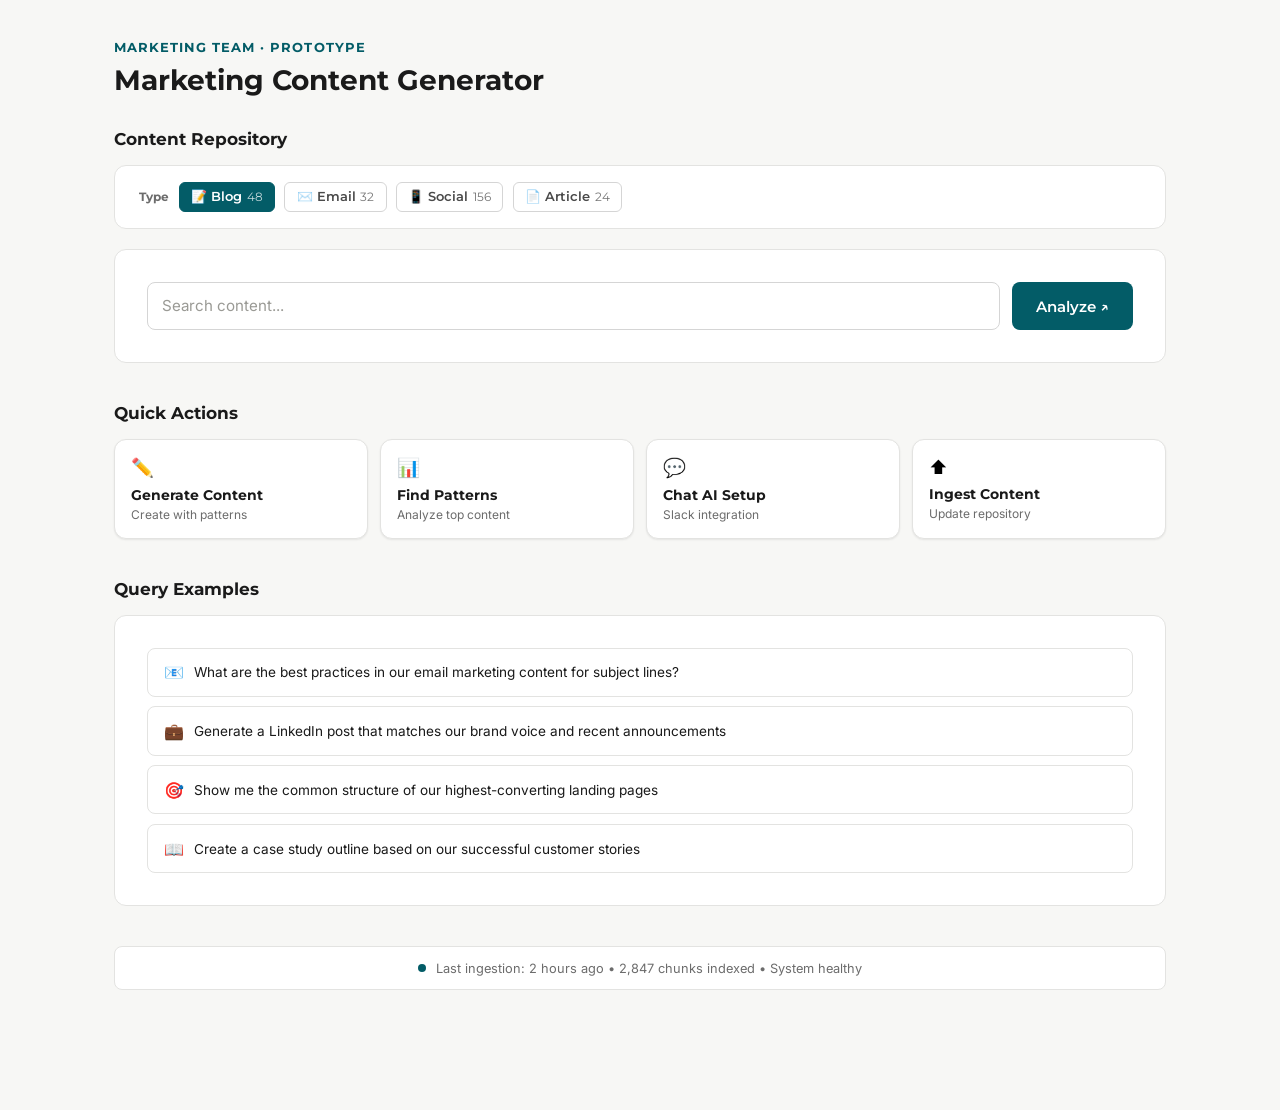
==== index.html @ ace16885 "first upload" ====
<!DOCTYPE html>
<!-- ============================================================
     Marketing Content Generator — Prototype
     v3.0 — Restyled on the UI Shell Style Kit (shell.css)
     Files: index.html + shell.css + styles.css + script.js
     ============================================================ -->
<html lang="en">
<head>
    <meta charset="UTF-8">
    <meta name="viewport" content="width=device-width, initial-scale=1.0">
    <meta name="version" content="3.0">
    <title>Marketing Content Generator</title>
    <link rel="preconnect" href="https://fonts.googleapis.com">
    <link rel="preconnect" href="https://fonts.gstatic.com" crossorigin>
    <link href="https://fonts.googleapis.com/css2?family=Montserrat:wght@400;600;700&family=Inter:wght@400;500;600&display=swap" rel="stylesheet">
    <link rel="stylesheet" href="shell.css">
    <link rel="stylesheet" href="styles.css">
</head>
<body class="shell">
    <div class="shell-page">
        <header>
            <p class="shell-eyebrow">Marketing Team · Prototype</p>
            <h1 class="shell-title">Marketing Content Generator</h1>
        </header>

        <!-- Metrics Section (hidden for now — remove style attribute to restore) -->
        <section class="section" id="metrics-section" style="display: none;">
            <div class="metrics-grid">
                <div class="metric-card">
                    <div class="metric-label">Content Chunks</div>
                    <div class="metric-value" id="content-chunks">0</div>
                </div>
                <div class="metric-card">
                    <div class="metric-label">Queries/Day</div>
                    <div class="metric-value">147</div>
                </div>
                <div class="metric-card">
                    <div class="metric-label">Avg Response</div>
                    <div class="metric-value">1.2s</div>
                </div>
                <div class="metric-card">
                    <div class="metric-label">Accuracy</div>
                    <div class="metric-value">88%</div>
                </div>
            </div>
        </section>

        <!-- Content Repository Section -->
        <section class="section">
            <h2>Content Repository</h2>
            <div class="shell-toolbar">
                <div class="shell-toolbar__group">
                    <span class="shell-toolbar__label">Type</span>
                    <button type="button" class="shell-toolbar__pill is-active" onclick="toggleBadge(this)">📝 Blog<span class="type-count">48</span></button>
                    <button type="button" class="shell-toolbar__pill" onclick="toggleBadge(this)">✉️ Email<span class="type-count">32</span></button>
                    <button type="button" class="shell-toolbar__pill" onclick="toggleBadge(this)">📱 Social<span class="type-count">156</span></button>
                    <button type="button" class="shell-toolbar__pill" onclick="toggleBadge(this)">📄 Article<span class="type-count">24</span></button>
                </div>
            </div>
            <div class="shell-card">
                <div class="search-bar" style="margin-bottom: 0;">
                    <input type="search" class="shell-input" id="search-input" placeholder="Search content...">
                    <button class="shell-btn-primary" onclick="analyzeContent()">Analyze ↗</button>
                </div>
            </div>
        </section>

        <!-- Quick Actions Section -->
        <section class="section">
            <h2>Quick Actions</h2>
            <div class="quick-actions">
                <button class="action-button" onclick="performAction('generate')">
                    <span class="action-button-icon">✏️</span>
                    <span class="action-button-title">Generate Content</span>
                    <span class="action-button-desc">Create with patterns</span>
                </button>
                <button class="action-button" onclick="performAction('patterns')">
                    <span class="action-button-icon">📊</span>
                    <span class="action-button-title">Find Patterns</span>
                    <span class="action-button-desc">Analyze top content</span>
                </button>
                <button class="action-button" onclick="performAction('slack')">
                    <span class="action-button-icon">💬</span>
                    <span class="action-button-title">Chat AI Setup</span>
                    <span class="action-button-desc">Slack integration</span>
                </button>
                <button class="action-button" id="ingest-btn" onclick="performAction('ingest')">
                    <span class="action-button-icon">⬆️</span>
                    <span class="action-button-title">Ingest Content</span>
                    <span class="action-button-desc">Update repository</span>
                </button>
            </div>
        </section>

        <!-- Query Examples Section -->
        <section class="section">
            <h2>Query Examples</h2>
            <div class="shell-card">
                <div class="queries-list">
                    <div class="query-item" onclick="executeQuery('What are the best practices in our email marketing content for subject lines?')">
                        <span class="query-icon">📧</span>
                        <span>What are the best practices in our email marketing content for subject lines?</span>
                    </div>
                    <div class="query-item" onclick="executeQuery('Generate a LinkedIn post that matches our brand voice and recent announcements')">
                        <span class="query-icon">💼</span>
                        <span>Generate a LinkedIn post that matches our brand voice and recent announcements</span>
                    </div>
                    <div class="query-item" onclick="executeQuery('Show me the common structure of our highest-converting landing pages')">
                        <span class="query-icon">🎯</span>
                        <span>Show me the common structure of our highest-converting landing pages</span>
                    </div>
                    <div class="query-item" onclick="executeQuery('Create a case study outline based on our successful customer stories')">
                        <span class="query-icon">📖</span>
                        <span>Create a case study outline based on our successful customer stories</span>
                    </div>
                </div>
            </div>
        </section>

        <!-- Status Bar -->
        <section class="section">
            <div class="status-bar">
                <span class="status-dot" id="status-dot"></span>
                <span>Last ingestion: 2 hours ago • 2,847 chunks indexed • System healthy</span>
            </div>
        </section>
    </div>

    <!-- Generate Content Modal (Scenario A) -->
    <div class="modal-backdrop" id="gen-modal">
        <div class="modal">
            <div class="modal-header">
                <h2>✏️ Generate Content</h2>
                <button class="modal-close" onclick="closeGenModal()" aria-label="Close">✕</button>
            </div>

            <div class="shell-steps">
                <button type="button" class="shell-steps__item is-active" id="gen-step-ind-1" onclick="genStepClick(1)"><span class="shell-steps__num">1</span> Brief</button>
                <button type="button" class="shell-steps__item" id="gen-step-ind-2"><span class="shell-steps__num">2</span> Generating</button>
                <button type="button" class="shell-steps__item" id="gen-step-ind-3"><span class="shell-steps__num">3</span> Result</button>
            </div>

            <!-- Step 1: Setup form -->
            <div id="gen-step-form">
                <div class="modal-step-label">Content type</div>
                <div class="type-select-grid" id="gen-type-grid">
                    <button type="button" class="type-option selected" data-type="blog" onclick="selectGenType(this)">📝 Blog</button>
                    <button type="button" class="type-option" data-type="email" onclick="selectGenType(this)">✉️ Email</button>
                    <button type="button" class="type-option" data-type="social" onclick="selectGenType(this)">📱 Social</button>
                    <button type="button" class="type-option" data-type="article" onclick="selectGenType(this)">📄 Article</button>
                </div>

                <div class="field-group">
                    <div class="modal-step-label">Brief</div>
                    <label class="field-label" for="gen-brief">What should this content be about?</label>
                    <textarea class="shell-textarea" id="gen-brief" rows="3" placeholder="e.g. Announce extended telehealth hours to existing patients, emphasizing weekend availability..."></textarea>
                    <div class="example-chips-label">Try an example:</div>
                    <div class="example-chips" id="gen-examples"></div>
                </div>

                <div class="field-group">
                    <div class="modal-step-label">Options</div>
                    <div class="options-row">
                        <div>
                            <label class="field-label" for="gen-tone">Tone</label>
                            <select class="field-select" id="gen-tone">
                                <option>Brand default</option>
                                <option>Direct &amp; evidence-first</option>
                                <option>Warm &amp; conversational</option>
                                <option>Authoritative</option>
                            </select>
                        </div>
                        <div>
                            <label class="field-label" for="gen-length">Length</label>
                            <select class="field-select" id="gen-length">
                                <option>Standard</option>
                                <option>Short</option>
                                <option>Long-form</option>
                            </select>
                        </div>
                        <div>
                            <label class="field-label" for="gen-audience">Audience</label>
                            <select class="field-select" id="gen-audience">
                                <option>Existing customers</option>
                                <option>Prospects</option>
                                <option>Decision makers</option>
                                <option>Practitioners</option>
                            </select>
                        </div>
                    </div>
                </div>

                <div class="modal-footer">
                    <button class="shell-btn-outline" onclick="closeGenModal()">Cancel</button>
                    <button class="shell-btn-primary" onclick="startGeneration()">Generate ✨</button>
                </div>
            </div>

            <!-- Step 2: Loading -->
            <div id="gen-step-loading" style="display: none;">
                <div class="gen-loading">
                    <div class="spinner"></div>
                    <div class="gen-loading-step" id="load-step-1">Embedding your brief…</div>
                    <div class="gen-loading-step" id="load-step-2">Retrieving relevant chunks from repository…</div>
                    <div class="gen-loading-step" id="load-step-3">Generating with brand-voice context…</div>
                </div>
            </div>

            <!-- Step 3: Result -->
            <div id="gen-step-result" style="display: none;">
                <div class="modal-step-label" id="result-meta"></div>
                <div class="result-output" id="result-text"></div>

                <div class="result-actions">
                    <button class="shell-btn-outline btn-compact" onclick="copyResult()">📋 Copy</button>
                    <button class="shell-btn-outline btn-compact" onclick="regenerate()">↻ Regenerate</button>
                    <button class="shell-btn-outline btn-compact" onclick="backToForm()">✎ Edit brief</button>
                </div>

                <button class="sources-toggle" id="sources-toggle" onclick="toggleSources()">▸ View retrieved source chunks (3)</button>
                <div id="sources-list" style="display: none;"></div>

                <div class="rating-row">
                    <span>Was this output useful?</span>
                    <button class="rate-btn" id="rate-up" onclick="rateResult('up')">👍</button>
                    <button class="rate-btn" id="rate-down" onclick="rateResult('down')">👎</button>
                    <span id="rate-thanks" style="display: none; color: var(--shell-accent);">Feedback logged ✓</span>
                </div>
            </div>
        </div>
    </div>

    <!-- Find Patterns Modal (Scenario B) -->
    <div class="modal-backdrop" id="pat-modal">
        <div class="modal">
            <div class="modal-header">
                <h2>📊 Find Patterns</h2>
                <button class="modal-close" onclick="closePatModal()" aria-label="Close">✕</button>
            </div>

            <!-- Step 1: pick type -->
            <div id="pat-step-type">
                <div class="modal-step-label">Choose a content type to analyze</div>
                <div class="type-select-grid">
                    <button type="button" class="type-option" onclick="analyzePatterns('blog')">📝 Blog<span class="type-sub">48 items</span></button>
                    <button type="button" class="type-option" onclick="analyzePatterns('email')">✉️ Email<span class="type-sub">32 items</span></button>
                    <button type="button" class="type-option" onclick="analyzePatterns('social')">📱 Social<span class="type-sub">156 items</span></button>
                    <button type="button" class="type-option" onclick="analyzePatterns('article')">📄 Article<span class="type-sub">24 items</span></button>
                </div>
            </div>

            <!-- Step 2: loading -->
            <div id="pat-step-loading" style="display: none;">
                <div class="gen-loading">
                    <div class="spinner"></div>
                    <div class="gen-loading-step active" id="pat-load-msg">Analyzing content performance…</div>
                </div>
            </div>

            <!-- Step 3: results -->
            <div id="pat-step-results" style="display: none;">
                <div class="modal-step-label" id="pat-results-meta"></div>
                <div id="pat-results-list"></div>
                <div class="modal-footer">
                    <button class="shell-btn-text" onclick="showPatStep('type')">← Analyze another type</button>
                </div>
            </div>
        </div>
    </div>

    <!-- Ingest Content Modal (Scenario C) -->
    <div class="modal-backdrop" id="ing-modal">
        <div class="modal">
            <div class="modal-header">
                <h2>⬆️ Ingest Content</h2>
                <button class="modal-close" onclick="closeIngModal()" aria-label="Close">✕</button>
            </div>

            <!-- Step 1: pick source -->
            <div id="ing-step-source">
                <div class="modal-step-label">Choose a content source</div>
                <div class="source-grid">
                    <div class="source-option" onclick="startIngestion('drive')">
                        <span class="source-option-icon">📁</span>
                        <span class="source-option-name">Google Drive</span>
                        <div class="source-option-desc">Sync marketing folder</div>
                    </div>
                    <div class="source-option" onclick="startIngestion('upload')">
                        <span class="source-option-icon">📤</span>
                        <span class="source-option-name">Upload files</span>
                        <div class="source-option-desc">PDF, DOCX, MD</div>
                    </div>
                    <div class="source-option" onclick="startIngestion('url')">
                        <span class="source-option-icon">🔗</span>
                        <span class="source-option-name">From URL</span>
                        <div class="source-option-desc">Blog or page scrape</div>
                    </div>
                </div>
            </div>

            <!-- Step 2: progress -->
            <div id="ing-step-progress" style="display: none;">
                <div class="modal-step-label" id="ing-progress-label">Ingesting from Google Drive</div>
                <div class="progress-track"><div class="progress-fill" id="ing-progress-fill"></div></div>
                <div class="progress-status">
                    <span id="ing-progress-text">Starting…</span>
                    <span id="ing-progress-pct">0%</span>
                </div>
                <div class="doc-list" id="ing-doc-list"></div>
            </div>

            <!-- Step 3: summary -->
            <div id="ing-step-summary" style="display: none;">
                <div class="modal-step-label">Ingestion complete</div>
                <div class="summary-grid">
                    <div class="summary-cell">
                        <div class="summary-num good" id="sum-docs">0</div>
                        <div class="summary-cell-label">Docs processed</div>
                    </div>
                    <div class="summary-cell">
                        <div class="summary-num" id="sum-chunks">0</div>
                        <div class="summary-cell-label">Chunks added</div>
                    </div>
                    <div class="summary-cell">
                        <div class="summary-num bad" id="sum-failed">0</div>
                        <div class="summary-cell-label">Failed</div>
                    </div>
                </div>

                <div class="stale-panel" id="stale-panel">
                    <div class="stale-panel-title">⚠️ Stale content detected</div>
                    <div id="stale-list"></div>
                </div>

                <div class="modal-footer">
                    <button class="shell-btn-text" onclick="showIngStep('source')">← Ingest another source</button>
                    <button class="shell-btn-primary" onclick="closeIngModal()">Done</button>
                </div>
            </div>
        </div>
    </div>

    <script src="script.js"></script>
</body>
</html>
---- shell.css ----
/* ============================================================
   UI Shell Style Kit
   Extracted from Draft Room v1.3. This is the app-chrome visual
   language — page background, typography, cards, toolbar pills,
   buttons, step indicator — independent of any specific product's
   design tokens. Drop this in alongside your own content/component
   styles; nothing here assumes a particular brand.
   ============================================================ */

/* ---- Fonts (Google Fonts) ----
   Add to <head>:
   <link rel="preconnect" href="https://fonts.googleapis.com">
   <link rel="preconnect" href="https://fonts.gstatic.com" crossorigin>
   <link href="https://fonts.googleapis.com/css2?family=Montserrat:wght@400;600;700&family=Inter:wght@400;500;600&display=swap" rel="stylesheet">
*/

/* ---- Design tokens ----
   Everything below reads from these. Change values here to retheme. */
:root {
  --shell-font-heading: 'Montserrat', sans-serif;
  --shell-font-body: 'Inter', sans-serif;

  --shell-bg: #F7F7F5;           /* page background, off-white */
  --shell-surface: #ffffff;      /* card / container background */
  --shell-border: #E3E3E1;       /* card and input borders */
  --shell-border-strong: #D5D5D5;/* input borders, slightly darker */

  --shell-ink: #1a1a1a;          /* primary text */
  --shell-ink-subtle: #6C6C6C;   /* secondary text, hints */
  --shell-ink-faint: #9a9a95;    /* placeholders, disabled */

  --shell-accent: #035C67;       /* primary teal — buttons, links, active states */
  --shell-accent-hover: #024A52;
  --shell-accent-wash: #EAF4F6;  /* light tint for hover/active backgrounds */
  --shell-accent-wash-strong: #DCEDEF;

  --shell-radius-sm: 6px;
  --shell-radius-md: 8px;
  --shell-radius-lg: 12px;

  --shell-shadow-card: 0 1px 2px rgba(0,0,0,0.08);
  --shell-shadow-sidesheet: -8px 0 24px rgba(0,0,0,0.12);
}

/* ---- Page shell ---- */
body.shell {
  margin: 0;
  font-family: var(--shell-font-body);
  color: var(--shell-ink);
  background: var(--shell-bg);
}

.shell-page {
  max-width: 1100px;
  margin: 0 auto;
  padding: 2.5rem 1.5rem 5rem;
}

/* ---- Heading block (eyebrow + title) ---- */
.shell-eyebrow {
  font-family: var(--shell-font-heading);
  font-size: 0.8rem;
  font-weight: 700;
  letter-spacing: 0.08em;
  text-transform: uppercase;
  color: var(--shell-accent);
  margin: 0 0 0.5rem;
}
.shell-title {
  font-family: var(--shell-font-heading);
  font-size: 1.75rem;
  font-weight: 700;
  margin: 0 0 2rem;
  color: var(--shell-ink);
}

/* ---- Card container ----
   The base "white box" used everywhere: forms, panels, previews. */
.shell-card {
  background: var(--shell-surface);
  border: 1px solid var(--shell-border);
  border-radius: var(--shell-radius-lg);
  padding: 2rem;
}

/* ---- Toolbar ----
   A horizontal bar of pill-button groups — e.g. breakpoint /
   brand-mode switchers, filter controls, view toggles. */
.shell-toolbar {
  display: flex;
  align-items: center;
  gap: 1.5rem;
  flex-wrap: wrap;
  padding: 1rem 1.5rem;
  background: var(--shell-surface);
  border: 1px solid var(--shell-border);
  border-radius: var(--shell-radius-lg);
  margin-bottom: 1.25rem;
}
.shell-toolbar__group { display: flex; align-items: center; gap: 0.6rem; flex-wrap: wrap; }
.shell-toolbar__label {
  font-family: var(--shell-font-heading);
  font-weight: 700;
  font-size: 0.78rem;
  color: var(--shell-ink-subtle);
}
.shell-toolbar__pill {
  font-family: var(--shell-font-heading);
  font-size: 0.8rem;
  font-weight: 600;
  padding: 0.4rem 0.7rem;
  border-radius: var(--shell-radius-sm);
  border: 1px solid var(--shell-border-strong);
  background: var(--shell-surface);
  color: #4a4a4a;
  cursor: pointer;
}
.shell-toolbar__pill.is-active { background: var(--shell-accent); color: #fff; border-color: var(--shell-accent); }
.shell-toolbar__pill:hover:not(.is-active) { background: #F2F2F0; }
.shell-toolbar__spacer { flex: 1; }

/* ---- Step indicator ----
   A row of numbered pills showing progress through a flow. */
.shell-steps {
  display: flex;
  gap: 0.5rem;
  margin-bottom: 2.5rem;
  font-family: var(--shell-font-heading);
  font-size: 0.8rem;
  font-weight: 600;
}
.shell-steps__item {
  flex: 1;
  padding: 0.6rem 0.9rem;
  border-radius: var(--shell-radius-sm);
  background: #EDEDEA;
  color: #8a8a85;
  display: flex;
  align-items: center;
  gap: 0.5rem;
  border: none;
  font: inherit;
  cursor: default;
  text-align: left;
  transition: background 0.2s, color 0.2s;
}
.shell-steps__item.is-active { background: var(--shell-accent); color: #fff; }
.shell-steps__item.is-done { background: var(--shell-accent-wash-strong); color: var(--shell-accent); cursor: pointer; }
.shell-steps__item.is-done:hover { background: #CCE7EA; }
.shell-steps__num {
  width: 20px; height: 20px; border-radius: 50%;
  border: 1.5px solid currentColor;
  display: flex; align-items: center; justify-content: center;
  font-size: 0.7rem; flex-shrink: 0;
}

/* ---- Buttons ---- */
.shell-btn-primary {
  font-family: var(--shell-font-heading);
  font-weight: 600;
  font-size: 0.95rem;
  padding: 0.75rem 1.5rem;
  background: var(--shell-accent);
  color: #fff;
  border: none;
  border-radius: var(--shell-radius-md);
  cursor: pointer;
  transition: background 0.15s;
}
.shell-btn-primary:hover { background: var(--shell-accent-hover); }
.shell-btn-primary:disabled { background: #ABABAB; cursor: default; }

.shell-btn-outline {
  font-family: var(--shell-font-heading);
  font-weight: 600;
  font-size: 0.85rem;
  padding: 0.5rem 1rem;
  background: var(--shell-surface);
  color: var(--shell-accent);
  border: 1.5px solid var(--shell-accent);
  border-radius: var(--shell-radius-md);
  cursor: pointer;
}
.shell-btn-outline:hover { background: var(--shell-accent-wash); }

.shell-btn-text {
  font-family: var(--shell-font-heading);
  font-weight: 600;
  font-size: 0.9rem;
  color: #4a4a4a;
  background: none;
  border: none;
  cursor: pointer;
  padding: 0.5rem 0;
  display: inline-flex;
  align-items: center;
  gap: 0.35rem;
}
.shell-btn-text:hover { color: var(--shell-accent); }

/* ---- Inputs ---- */
.shell-input,
.shell-textarea {
  width: 100%;
  font-family: var(--shell-font-body);
  font-size: 0.95rem;
  line-height: 1.6;
  padding: 0.7rem 0.85rem;
  border: 1px solid var(--shell-border-strong);
  border-radius: var(--shell-radius-md);
  color: var(--shell-ink);
}
.shell-textarea { resize: vertical; }
.shell-input:focus,
.shell-textarea:focus { outline: 2px solid var(--shell-accent); outline-offset: 1px; }
.shell-input::placeholder,
.shell-textarea::placeholder { color: var(--shell-ink-faint); }

/* ---- Sidesheet ----
   A slide-in panel from the right, with a dimmed overlay. */
.shell-sidesheet-overlay {
  position: fixed;
  inset: 0;
  background: rgba(20, 20, 18, 0.35);
  opacity: 0;
  pointer-events: none;
  transition: opacity 0.2s;
  z-index: 40;
}
.shell-sidesheet-overlay.is-open { opacity: 1; pointer-events: auto; }

.shell-sidesheet {
  position: fixed;
  top: 0; right: 0; bottom: 0;
  width: min(420px, 92vw);
  background: var(--shell-surface);
  box-shadow: var(--shell-shadow-sidesheet);
  transform: translateX(100%);
  transition: transform 0.25s ease;
  z-index: 50;
  display: flex;
  flex-direction: column;
}
.shell-sidesheet.is-open { transform: translateX(0); }
.shell-sidesheet__head {
  display: flex;
  align-items: center;
  justify-content: space-between;
  padding: 1.25rem 1.5rem;
  border-bottom: 1px solid var(--shell-border);
}
.shell-sidesheet__title {
  font-family: var(--shell-font-heading);
  font-weight: 700;
  font-size: 1.05rem;
  margin: 0;
}
.shell-sidesheet__body { padding: 1.5rem; flex: 1; overflow-y: auto; }
.shell-sidesheet__foot {
  padding: 1.25rem 1.5rem;
  border-top: 1px solid var(--shell-border);
  display: flex;
  gap: 0.75rem;
}

/* ---- Toggle switch ---- */
.shell-toggle {
  width: 42px; height: 24px;
  border-radius: 999px;
  background: #ABABAB;
  border: none;
  position: relative;
  cursor: pointer;
  flex-shrink: 0;
  transition: background 0.15s;
}
.shell-toggle::after {
  content: '';
  position: absolute;
  top: 3px; left: 3px;
  width: 18px; height: 18px;
  border-radius: 50%;
  background: #fff;
  transition: transform 0.15s;
}
.shell-toggle.is-on { background: var(--shell-accent); }
.shell-toggle.is-on::after { transform: translateX(18px); }
---- styles.css ----
/* ============================================================
   Marketing Content Generator — dashboard components
   v3.0 — Restyled on the UI Shell Style Kit (shell.css).
   This file contains ONLY components the shell doesn't provide.
   All colors/fonts/radii read from --shell-* tokens; retheme by
   overriding tokens in shell.css, not by editing values here.
   ============================================================ */

* { box-sizing: border-box; }

.section { margin-bottom: 2.5rem; }

h2 {
  font-family: var(--shell-font-heading);
  font-size: 1.05rem;
  font-weight: 700;
  margin: 0 0 1rem;
  color: var(--shell-ink);
}

h3 {
  font-family: var(--shell-font-heading);
  font-size: 0.9rem;
  font-weight: 600;
  margin: 0 0 0.75rem;
  color: var(--shell-ink);
}

/* ---- Search row ---- */
.search-bar {
  display: flex;
  gap: 0.75rem;
  margin-bottom: 1.5rem;
}

.search-bar .shell-input { flex: 1; }

/* ---- Content type pills (shell-toolbar hosts these) ---- */
.type-count {
  font-weight: 400;
  opacity: 0.75;
  margin-left: 0.3rem;
  font-size: 0.72rem;
}

/* ---- Quick actions ---- */
.quick-actions {
  display: grid;
  grid-template-columns: repeat(auto-fit, minmax(160px, 1fr));
  gap: 0.75rem;
}

.action-button {
  background: var(--shell-surface);
  border: 1px solid var(--shell-border);
  border-radius: var(--shell-radius-lg);
  padding: 1rem;
  cursor: pointer;
  text-align: left;
  display: flex;
  flex-direction: column;
  font-family: var(--shell-font-body);
  transition: border-color 0.15s, background 0.15s;
  box-shadow: var(--shell-shadow-card);
}

.action-button:hover {
  border-color: var(--shell-accent);
  background: var(--shell-accent-wash);
}

.action-button-icon { font-size: 1.15rem; margin-bottom: 0.5rem; }

.action-button-title {
  font-family: var(--shell-font-heading);
  font-size: 0.85rem;
  font-weight: 700;
  margin-bottom: 0.2rem;
  color: var(--shell-ink);
}

.action-button-desc {
  font-size: 0.75rem;
  color: var(--shell-ink-subtle);
}

/* ---- Query examples ---- */
.queries-list {
  display: flex;
  flex-direction: column;
  gap: 0.6rem;
}

.query-item {
  padding: 0.85rem 1rem;
  background: var(--shell-surface);
  border: 1px solid var(--shell-border);
  border-radius: var(--shell-radius-md);
  cursor: pointer;
  display: flex;
  align-items: center;
  gap: 0.6rem;
  font-size: 0.85rem;
  color: var(--shell-ink);
  transition: border-color 0.15s, background 0.15s;
}

.query-item:hover {
  border-color: var(--shell-accent);
  background: var(--shell-accent-wash);
}

.query-icon { font-size: 1rem; flex-shrink: 0; }

/* ---- Status bar ---- */
.status-bar {
  background: var(--shell-surface);
  border: 1px solid var(--shell-border);
  border-radius: var(--shell-radius-md);
  padding: 0.85rem 1rem;
  text-align: center;
  font-size: 0.8rem;
  color: var(--shell-ink-subtle);
  display: flex;
  align-items: center;
  justify-content: center;
  gap: 0.6rem;
}

.status-dot {
  width: 8px;
  height: 8px;
  background: var(--shell-accent);
  border-radius: 50%;
  animation: pulse 2s infinite;
}

@keyframes pulse {
  0%, 100% { opacity: 1; }
  50% { opacity: 0.45; }
}

/* ---- Notifications ---- */
.notification {
  position: fixed;
  bottom: 20px;
  right: 20px;
  padding: 0.75rem 1.25rem;
  border-radius: var(--shell-radius-md);
  font-family: var(--shell-font-body);
  font-size: 0.8rem;
  box-shadow: 0 2px 8px rgba(0, 0, 0, 0.15);
  z-index: 1000;
  animation: slideIn 0.3s ease-out;
  color: #fff;
}

.notification.success { background: var(--shell-accent); }
.notification.error { background: #B3261E; }
.notification.info { background: var(--shell-ink-subtle); }

@keyframes slideIn {
  from { transform: translateX(400px); opacity: 0; }
  to { transform: translateX(0); opacity: 1; }
}

@keyframes slideOut {
  from { transform: translateX(0); opacity: 1; }
  to { transform: translateX(400px); opacity: 0; }
}

/* ============================================================
   Modals — centered, restyled on shell tokens
   ============================================================ */
.modal-backdrop {
  position: fixed;
  inset: 0;
  background: rgba(20, 20, 18, 0.35);
  display: none;
  align-items: flex-start;
  justify-content: center;
  padding: 48px 16px;
  z-index: 900;
  overflow-y: auto;
}

.modal-backdrop.open { display: flex; }

.modal {
  background: var(--shell-surface);
  border: 1px solid var(--shell-border);
  border-radius: var(--shell-radius-lg);
  width: 100%;
  max-width: 660px;
  padding: 2rem;
  animation: fadeIn 0.2s ease-out;
  box-shadow: 0 8px 32px rgba(0, 0, 0, 0.14);
}

@keyframes fadeIn { from { opacity: 0; } to { opacity: 1; } }

.modal-header {
  display: flex;
  justify-content: space-between;
  align-items: center;
  margin-bottom: 1.5rem;
}

.modal-header h2 { margin: 0; font-size: 1.05rem; }

.modal-close {
  background: none;
  border: none;
  font-size: 1.25rem;
  cursor: pointer;
  color: var(--shell-ink-subtle);
  padding: 4px 8px;
}

.modal-close:hover { color: var(--shell-ink); }

.modal-step-label {
  font-family: var(--shell-font-heading);
  font-size: 0.7rem;
  font-weight: 700;
  text-transform: uppercase;
  letter-spacing: 0.08em;
  color: var(--shell-accent);
  margin-bottom: 0.6rem;
}

.field-group { margin-bottom: 1.5rem; }

.field-label {
  display: block;
  font-family: var(--shell-font-heading);
  font-size: 0.8rem;
  font-weight: 600;
  margin-bottom: 0.4rem;
  color: var(--shell-ink);
}

.options-row {
  display: grid;
  grid-template-columns: repeat(auto-fit, minmax(150px, 1fr));
  gap: 0.75rem;
}

.field-select {
  width: 100%;
  font-family: var(--shell-font-body);
  font-size: 0.85rem;
  padding: 0.55rem 0.7rem;
  border: 1px solid var(--shell-border-strong);
  border-radius: var(--shell-radius-md);
  background: var(--shell-surface);
  color: var(--shell-ink);
}

.field-select:focus { outline: 2px solid var(--shell-accent); outline-offset: 1px; }

/* ---- Brief example chips ---- */
.example-chips-label {
  font-size: 0.72rem;
  color: var(--shell-ink-subtle);
  margin: 0.6rem 0 0.4rem;
}

.example-chips {
  display: flex;
  flex-wrap: wrap;
  gap: 0.4rem;
}

.example-chip {
  font-family: var(--shell-font-body);
  font-size: 0.74rem;
  padding: 0.35rem 0.7rem;
  background: var(--shell-bg);
  border: 1px solid var(--shell-border-strong);
  border-radius: 999px;
  color: var(--shell-ink);
  cursor: pointer;
  transition: background 0.15s, border-color 0.15s;
  text-align: left;
}

.example-chip:hover {
  background: var(--shell-accent-wash);
  border-color: var(--shell-accent);
}

.modal-footer {
  display: flex;
  justify-content: flex-end;
  gap: 0.75rem;
  margin-top: 1.5rem;
}

/* ---- Type select grid (inside modals) ---- */
.type-select-grid {
  display: grid;
  grid-template-columns: repeat(auto-fit, minmax(115px, 1fr));
  gap: 0.6rem;
  margin-bottom: 1.5rem;
}

.type-option {
  font-family: var(--shell-font-heading);
  font-size: 0.8rem;
  font-weight: 600;
  padding: 0.7rem 0.8rem;
  background: var(--shell-surface);
  border: 1px solid var(--shell-border-strong);
  border-radius: var(--shell-radius-sm);
  text-align: center;
  cursor: pointer;
  color: #4a4a4a;
  transition: background 0.15s, border-color 0.15s;
}

.type-option:hover:not(.selected) { background: #F2F2F0; }

.type-option.selected {
  background: var(--shell-accent);
  border-color: var(--shell-accent);
  color: #fff;
}

.type-option.selected .type-sub { color: rgba(255, 255, 255, 0.8); }

.type-sub {
  display: block;
  font-family: var(--shell-font-body);
  font-weight: 400;
  font-size: 0.68rem;
  color: var(--shell-ink-subtle);
  margin-top: 2px;
}

/* ---- Loading states ---- */
.gen-loading { padding: 2.5rem 1rem; text-align: center; }

.gen-loading-step {
  font-size: 0.82rem;
  color: var(--shell-ink-subtle);
  padding: 0.35rem 0;
  opacity: 0.4;
  transition: opacity 0.3s;
}

.gen-loading-step.active {
  opacity: 1;
  color: var(--shell-ink);
  font-weight: 500;
}

.gen-loading-step.done { opacity: 0.85; color: var(--shell-accent); }

.spinner {
  width: 28px;
  height: 28px;
  border: 3px solid var(--shell-border);
  border-top-color: var(--shell-accent);
  border-radius: 50%;
  margin: 0 auto 1rem;
  animation: spin 0.8s linear infinite;
}

@keyframes spin { to { transform: rotate(360deg); } }

/* ---- Generate result ---- */
.result-output {
  background: var(--shell-bg);
  border: 1px solid var(--shell-border);
  border-radius: var(--shell-radius-md);
  padding: 1rem;
  font-size: 0.88rem;
  line-height: 1.65;
  white-space: pre-wrap;
  max-height: 320px;
  overflow-y: auto;
  margin-bottom: 1rem;
}

.result-actions {
  display: flex;
  gap: 0.6rem;
  flex-wrap: wrap;
  margin-bottom: 1rem;
}

.sources-toggle {
  font-family: var(--shell-font-heading);
  font-size: 0.8rem;
  font-weight: 600;
  color: var(--shell-accent);
  cursor: pointer;
  background: none;
  border: none;
  padding: 0;
}

.sources-toggle:hover { color: var(--shell-accent-hover); }

.source-chunk {
  background: var(--shell-accent-wash);
  border-radius: var(--shell-radius-sm);
  padding: 0.7rem 1rem;
  font-size: 0.78rem;
  margin-top: 0.5rem;
}

.source-chunk-title {
  font-family: var(--shell-font-heading);
  font-weight: 700;
  margin-bottom: 2px;
}

.source-chunk-score { color: var(--shell-ink-subtle); font-size: 0.7rem; }

.rating-row {
  display: flex;
  align-items: center;
  gap: 0.75rem;
  padding-top: 1rem;
  margin-top: 1rem;
  border-top: 1px solid var(--shell-border);
  font-size: 0.8rem;
  color: var(--shell-ink-subtle);
}

.rate-btn {
  background: var(--shell-surface);
  border: 1px solid var(--shell-border-strong);
  border-radius: var(--shell-radius-sm);
  padding: 0.35rem 0.75rem;
  cursor: pointer;
  font-size: 0.95rem;
  transition: background 0.15s, border-color 0.15s;
}

.rate-btn.selected-up {
  background: var(--shell-accent-wash-strong);
  border-color: var(--shell-accent);
}

.rate-btn.selected-down {
  background: #F7E6E4;
  border-color: #C4756D;
}

/* ---- Pattern results ---- */
.pattern-card {
  border: 1px solid var(--shell-border);
  border-radius: var(--shell-radius-md);
  padding: 1rem;
  margin-bottom: 0.75rem;
}

.pattern-title {
  font-family: var(--shell-font-heading);
  font-size: 0.9rem;
  font-weight: 700;
  margin-bottom: 4px;
}

.pattern-desc {
  font-size: 0.82rem;
  color: var(--shell-ink-subtle);
  margin-bottom: 0.75rem;
}

.bar-compare { margin-bottom: 0.75rem; }

.bar-row {
  display: flex;
  align-items: center;
  gap: 0.6rem;
  margin-bottom: 6px;
  font-size: 0.72rem;
}

.bar-label {
  width: 130px;
  flex-shrink: 0;
  color: var(--shell-ink-subtle);
  text-align: right;
}

.bar-track {
  flex: 1;
  height: 18px;
  background: var(--shell-bg);
  border-radius: 4px;
  overflow: hidden;
}

.bar-fill {
  height: 100%;
  border-radius: 4px;
  display: flex;
  align-items: center;
  justify-content: flex-end;
  padding-right: 6px;
  color: #fff;
  font-size: 0.68rem;
  font-weight: 600;
  min-width: 38px;
  transition: width 0.6s ease-out;
}

.bar-fill.pattern { background: var(--shell-accent); }
.bar-fill.baseline { background: var(--shell-ink-faint); }

.bar-metric {
  font-size: 0.68rem;
  color: var(--shell-ink-faint);
  text-align: right;
}

.pattern-excerpt {
  background: var(--shell-bg);
  border-left: 3px solid var(--shell-accent);
  border-radius: 0 var(--shell-radius-sm) var(--shell-radius-sm) 0;
  padding: 0.7rem 1rem;
  font-size: 0.78rem;
  font-style: italic;
  margin-bottom: 0.75rem;
}

.pattern-excerpt-source {
  font-style: normal;
  color: var(--shell-ink-subtle);
  font-size: 0.7rem;
  margin-top: 4px;
}

/* ---- Ingest: source picker ---- */
.source-grid {
  display: grid;
  grid-template-columns: repeat(auto-fit, minmax(150px, 1fr));
  gap: 0.75rem;
}

.source-option {
  padding: 1.5rem 1rem;
  background: var(--shell-surface);
  border: 1px solid var(--shell-border-strong);
  border-radius: var(--shell-radius-md);
  text-align: center;
  cursor: pointer;
  transition: background 0.15s, border-color 0.15s;
}

.source-option:hover {
  border-color: var(--shell-accent);
  background: var(--shell-accent-wash);
}

.source-option-icon { font-size: 1.6rem; display: block; margin-bottom: 0.4rem; }

.source-option-name {
  font-family: var(--shell-font-heading);
  font-size: 0.85rem;
  font-weight: 700;
}

.source-option-desc {
  font-size: 0.7rem;
  color: var(--shell-ink-subtle);
  margin-top: 2px;
}

/* ---- Ingest: progress ---- */
.progress-track {
  height: 10px;
  background: var(--shell-bg);
  border: 1px solid var(--shell-border);
  border-radius: 5px;
  overflow: hidden;
  margin-bottom: 0.4rem;
}

.progress-fill {
  height: 100%;
  background: var(--shell-accent);
  border-radius: 5px;
  width: 0%;
  transition: width 0.4s ease-out;
}

.progress-status {
  font-size: 0.75rem;
  color: var(--shell-ink-subtle);
  margin-bottom: 1rem;
  display: flex;
  justify-content: space-between;
}

.doc-list {
  max-height: 240px;
  overflow-y: auto;
  border: 1px solid var(--shell-border);
  border-radius: var(--shell-radius-md);
}

.doc-row {
  display: flex;
  align-items: center;
  gap: 0.6rem;
  padding: 0.5rem 1rem;
  font-size: 0.82rem;
  border-bottom: 1px solid var(--shell-border);
}

.doc-row:last-child { border-bottom: none; }

.doc-status { width: 20px; text-align: center; flex-shrink: 0; }
.doc-name { flex: 1; }
.doc-chunks { font-size: 0.7rem; color: var(--shell-ink-subtle); }

.doc-row.pending { opacity: 0.45; }
.doc-row.processing { background: var(--shell-accent-wash); }
.doc-row.failed { background: #F9EFEE; }

/* ---- Ingest: summary ---- */
.summary-grid {
  display: grid;
  grid-template-columns: repeat(3, 1fr);
  gap: 0.75rem;
  margin-bottom: 1rem;
}

.summary-cell {
  background: var(--shell-bg);
  border: 1px solid var(--shell-border);
  border-radius: var(--shell-radius-md);
  padding: 0.75rem;
  text-align: center;
}

.summary-num {
  font-family: var(--shell-font-heading);
  font-size: 1.5rem;
  font-weight: 700;
}

.summary-num.good { color: var(--shell-accent); }
.summary-num.bad { color: #B3261E; }

.summary-cell-label {
  font-size: 0.68rem;
  color: var(--shell-ink-subtle);
  text-transform: uppercase;
  letter-spacing: 0.05em;
  font-family: var(--shell-font-heading);
  font-weight: 600;
}

.stale-panel {
  background: #FBF4E4;
  border: 1px solid #E0C98F;
  border-radius: var(--shell-radius-md);
  padding: 0.75rem 1rem;
  margin-bottom: 1rem;
}

.stale-panel-title {
  font-family: var(--shell-font-heading);
  font-size: 0.82rem;
  font-weight: 700;
  margin-bottom: 4px;
}

.stale-item {
  display: flex;
  justify-content: space-between;
  align-items: center;
  gap: 0.5rem;
  font-size: 0.78rem;
  padding: 4px 0;
}

/* ---- Compact button variant for inline actions ---- */
.btn-compact { font-size: 0.75rem; padding: 0.4rem 0.8rem; }

/* ---- Responsive ---- */
@media (max-width: 768px) {
  .quick-actions { grid-template-columns: 1fr; }
  .bar-label { width: 96px; }
}
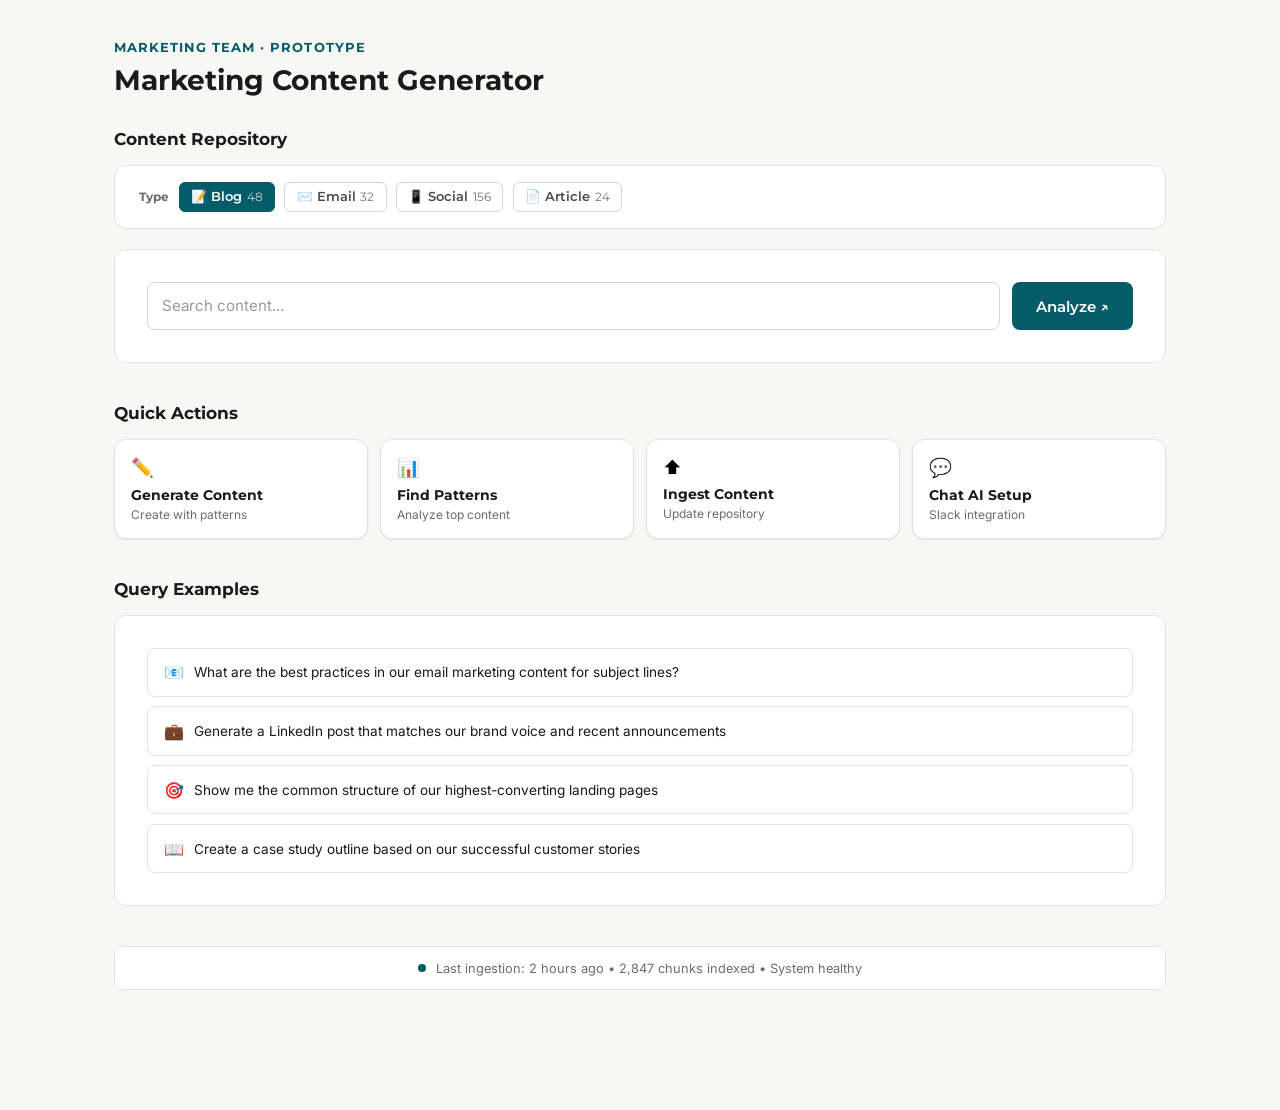
==== commit 55f4119f: "Move Chat AI Setup to last position in Quick Actions Co-Authored-By: Claude Sonnet 5 <noreply@anthro" ====
--- a/index.html
+++ b/index.html
@@ -79,15 +79,15 @@
                     <span class="action-button-title">Find Patterns</span>
                     <span class="action-button-desc">Analyze top content</span>
                 </button>
+                <button class="action-button" id="ingest-btn" onclick="performAction('ingest')">
+                    <span class="action-button-icon">⬆️</span>
+                    <span class="action-button-title">Ingest Content</span>
+                    <span class="action-button-desc">Update repository</span>
+                </button>
                 <button class="action-button" onclick="performAction('slack')">
                     <span class="action-button-icon">💬</span>
                     <span class="action-button-title">Chat AI Setup</span>
                     <span class="action-button-desc">Slack integration</span>
-                </button>
-                <button class="action-button" id="ingest-btn" onclick="performAction('ingest')">
-                    <span class="action-button-icon">⬆️</span>
-                    <span class="action-button-title">Ingest Content</span>
-                    <span class="action-button-desc">Update repository</span>
                 </button>
             </div>
         </section>
